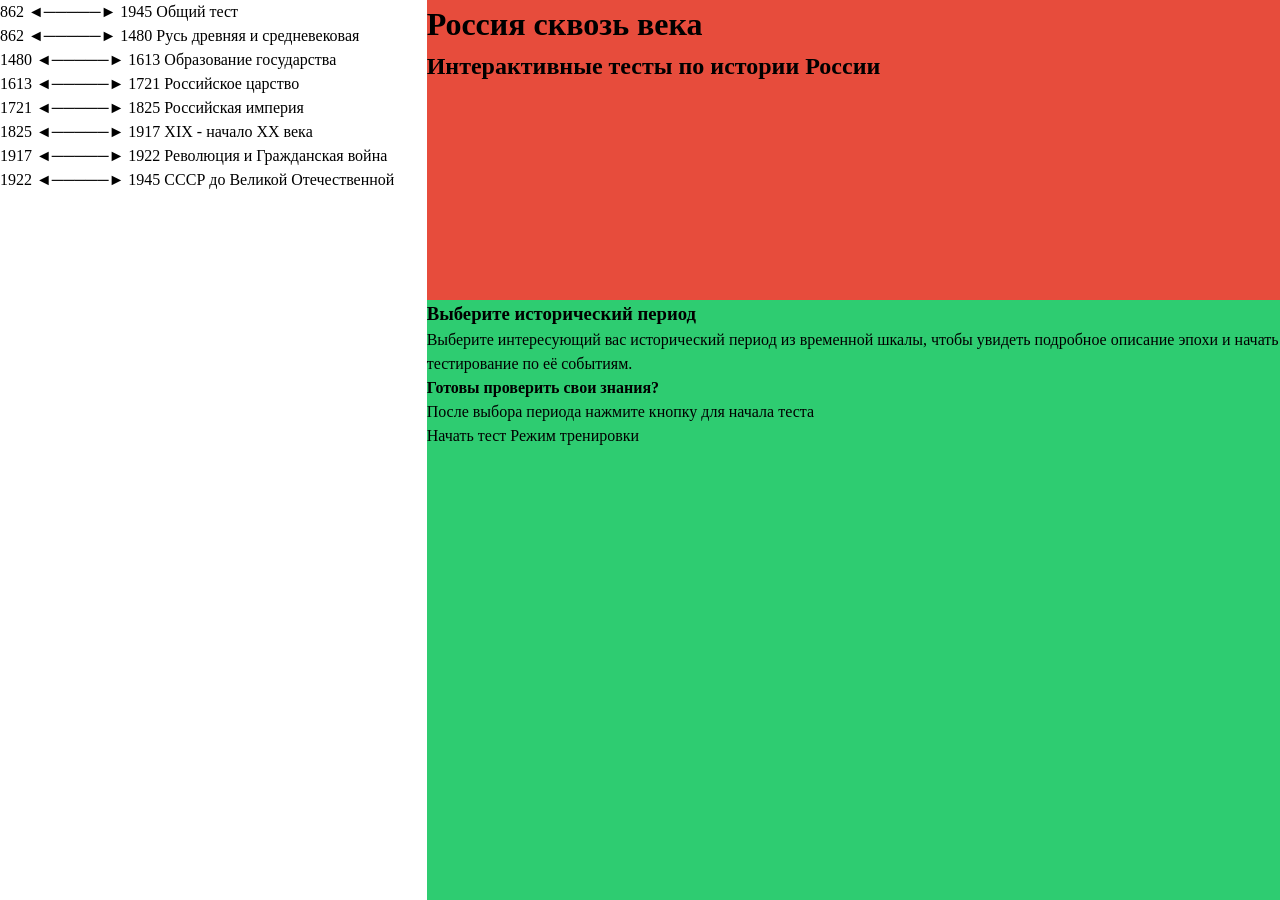
==== index.html @ a9c884f9 "add system of right and wrong answers + switching questions + updated data and data functions" ====
<!DOCTYPE html>
<html lang="ru">
<head>
    <meta charset="UTF-8" />
    <meta name="viewport" content="width=device-width, initial-scale=1.0" />
    <title id="page-title">Россия сквозь века - Интерактивные тесты по истории</title>
    <link rel="stylesheet" href="css/styles.css" />
</head>
<body>
    <header id="header">
        <div class="header-content">
            <h1 class="title">Россия сквозь века</h1>
            <h2 class="sub-title">Интерактивные тесты по истории России</h2>
        </div>
    </header>

    <aside class="timeline-aside">
        <nav aria-label="Исторические периоды">
            <div class="timeline-track">
                <div class="timeline-block">
                    <button class="timeline-button" data-era="862-1945">
                        <span class="timeline-range">862 ◄─────► 1945</span>
                        <span class="era-name">Общий тест</span>
                    </button>
                </div>
                <div class="timeline-block">
                    <button class="timeline-button" data-era="862-1480">
                        <span class="timeline-range">862 ◄─────► 1480</span>
                        <span class="era-name">Русь древняя и средневековая</span>
                    </button>
                </div>
                <div class="timeline-block">
                    <button class="timeline-button" data-era="1480-1613">
                        <span class="timeline-range">1480 ◄─────► 1613</span>
                        <span class="era-name">Образование государства</span>
                    </button>
                </div>
                <div class="timeline-block">
                    <button class="timeline-button" data-era="1613-1721">

                        <span class="timeline-range">1613 ◄─────► 1721</span>
                        <span class="era-name">Российское царство</span>
                    </button>
                </div>
                <div class="timeline-block">
                    <button class="timeline-button" data-era="1721-1825">
                        <span class="timeline-range">1721 ◄─────► 1825</span>
                        <span class="era-name">Российская империя</span>
                    </button>
                </div>
                <div class="timeline-block">
                    <button class="timeline-button" data-era="1825-1917">
                        <span class="timeline-range">1825 ◄─────► 1917</span>
                        <span class="era-name">XIX - начало XX века</span>
                    </button>
                </div>
                <div class="timeline-block">
                    <button class="timeline-button" data-era="1917-1922">
                        <span class="timeline-range">1917 ◄─────► 1922</span>
                        <span class="era-name">Революция и Гражданская война</span>
                    </button>
                </div>
                <div class="timeline-block">
                    <button class="timeline-button" data-era="1922-1945">
                        <span class="timeline-range">1922 ◄─────► 1945</span>
                        <span class="era-name">СССР до Великой Отечественной</span>
                    </button>
                </div>
            </div>
        </nav>
    </aside>

    <main>
        <article class="era-description" id="era-description">
            <h3 class="era-title" id="era-title">Выберите исторический период</h3>
            <p class="era-text" id="era-text">
                Выберите интересующий вас исторический период из временной шкалы,
                чтобы увидеть подробное описание эпохи и начать тестирование по её событиям.
            </p>
        </article>

        <section class="test-section">
            <div class="test-info">
                <h4>Готовы проверить свои знания?</h4>
                <p>После выбора периода нажмите кнопку для начала теста</p>
            </div>
            <div class="test-controls">
                 <button class="test-button" id="start-test">Начать тест</button>
                <button class="test-button secondary" id="practice-mode" >Режим тренировки</button>
            </div>
        </section>
    </main>
    <script defer type="module" src="js/mainScript.js"></script>
</body>
</html>
---- css/styles.css ----
* {
    box-sizing: border-box;
    margin: 0;
    padding: 0;
}

html {
    font-size: 62.5%;
    overflow-x: hidden;
}

body {
    height: 100vh;
    font-size: 1.6rem;
    line-height: 1.5;
    display: grid;
    grid-template-columns: repeat(3, 1fr);
    grid-template-rows: repeat(3, 1fr);

}
header{
    grid-area: 1 / 2 / 2 / 4;
    background-color: #e74c3c;
    place-items: center;

}
aside{
    grid-area: 1 / 1 / 4 / 2;
    place-items: center;

}
main{
    grid-area: 2 / 2 / 4 / 4;
    background-color: #2ecc71;
    place-items: center;
}
img {
    max-width: 100%;
    display: block;
}

a {
    text-decoration: none;
    color: inherit;
}


ul, ol {
    list-style: none;
}

button {
    background: none;
    border: none;
    cursor: pointer;
    font: inherit;
}

input, textarea, select {
    font: inherit;
}

.visually-hidden {
    position: absolute;
    width: 1px;
    height: 1px;
    margin: -1px;
    padding: 0;
    overflow: hidden;
    clip: rect(0, 0, 0, 0);
    border: 0;
}
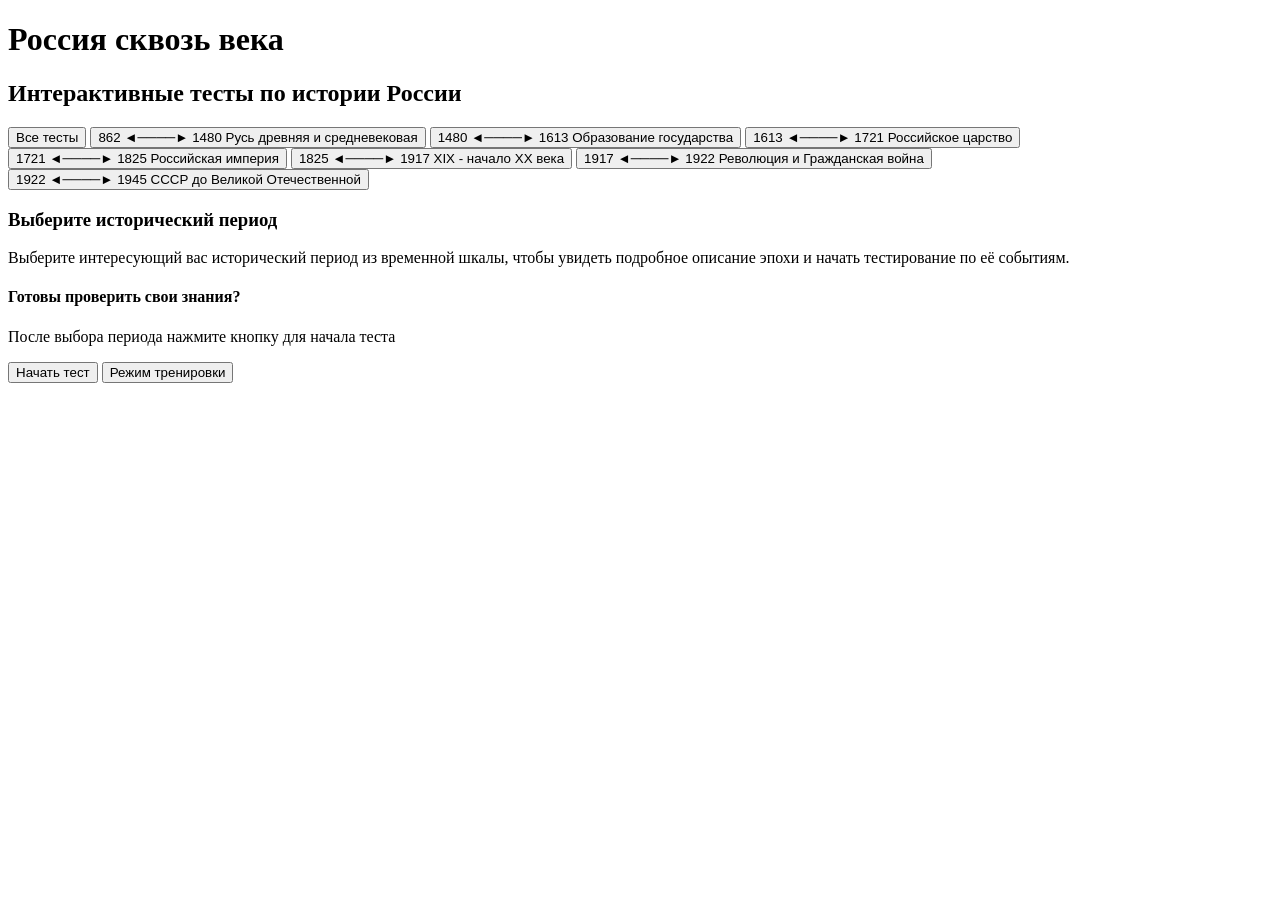
==== commit 7e234779: "little edits" ====
--- a/index.html
+++ b/index.html
@@ -4,7 +4,7 @@
     <meta charset="UTF-8" />
     <meta name="viewport" content="width=device-width, initial-scale=1.0" />
     <title id="page-title">Россия сквозь века - Интерактивные тесты по истории</title>
-    <link rel="stylesheet" href="css/styles.css" />
+    <link rel="stylesheet" href="css/mainStyle.css" />
 </head>
 <body>
     <header id="header">
@@ -17,58 +17,40 @@
     <aside class="timeline-aside">
         <nav aria-label="Исторические периоды">
             <div class="timeline-track">
-                <div class="timeline-block">
-                    <button class="timeline-button" data-era="862-1945">
-                        <span class="timeline-range">862 ◄─────► 1945</span>
-                        <span class="era-name">Общий тест</span>
+                    <button class="timeline-button" data-era="-1">
+                        <span class="era-name">Все тесты</span>
                     </button>
-                </div>
-                <div class="timeline-block">
-                    <button class="timeline-button" data-era="862-1480">
-                        <span class="timeline-range">862 ◄─────► 1480</span>
+                    <button class="timeline-button" data-era="0">
+                        <span class="timeline-range">862 ◄────► 1480</span>
                         <span class="era-name">Русь древняя и средневековая</span>
                     </button>
-                </div>
-                <div class="timeline-block">
-                    <button class="timeline-button" data-era="1480-1613">
-                        <span class="timeline-range">1480 ◄─────► 1613</span>
+                    <button class="timeline-button" data-era="1">
+                        <span class="timeline-range">1480 ◄────► 1613</span>
                         <span class="era-name">Образование государства</span>
                     </button>
-                </div>
-                <div class="timeline-block">
-                    <button class="timeline-button" data-era="1613-1721">
-
-                        <span class="timeline-range">1613 ◄─────► 1721</span>
+                    <button class="timeline-button" data-era="2">
+                        <span class="timeline-range">1613 ◄────► 1721</span>
                         <span class="era-name">Российское царство</span>
                     </button>
-                </div>
-                <div class="timeline-block">
-                    <button class="timeline-button" data-era="1721-1825">
-                        <span class="timeline-range">1721 ◄─────► 1825</span>
+                    <button class="timeline-button" data-era="3">
+                        <span class="timeline-range">1721 ◄────► 1825</span>
                         <span class="era-name">Российская империя</span>
                     </button>
-                </div>
-                <div class="timeline-block">
-                    <button class="timeline-button" data-era="1825-1917">
-                        <span class="timeline-range">1825 ◄─────► 1917</span>
+                    <button class="timeline-button" data-era="4">
+                        <span class="timeline-range">1825 ◄────► 1917</span>
                         <span class="era-name">XIX - начало XX века</span>
                     </button>
-                </div>
-                <div class="timeline-block">
-                    <button class="timeline-button" data-era="1917-1922">
-                        <span class="timeline-range">1917 ◄─────► 1922</span>
+                    <button class="timeline-button" data-era="5">
+                        <span class="timeline-range">1917 ◄────► 1922</span>
                         <span class="era-name">Революция и Гражданская война</span>
                     </button>
-                </div>
-                <div class="timeline-block">
-                    <button class="timeline-button" data-era="1922-1945">
-                        <span class="timeline-range">1922 ◄─────► 1945</span>
+                    <button class="timeline-button" data-era="6">
+                        <span class="timeline-range">1922 ◄────► 1945</span>
                         <span class="era-name">СССР до Великой Отечественной</span>
                     </button>
                 </div>
-            </div>
-        </nav>
-    </aside>
+            </nav>
+        </aside>
 
     <main>
         <article class="era-description" id="era-description">
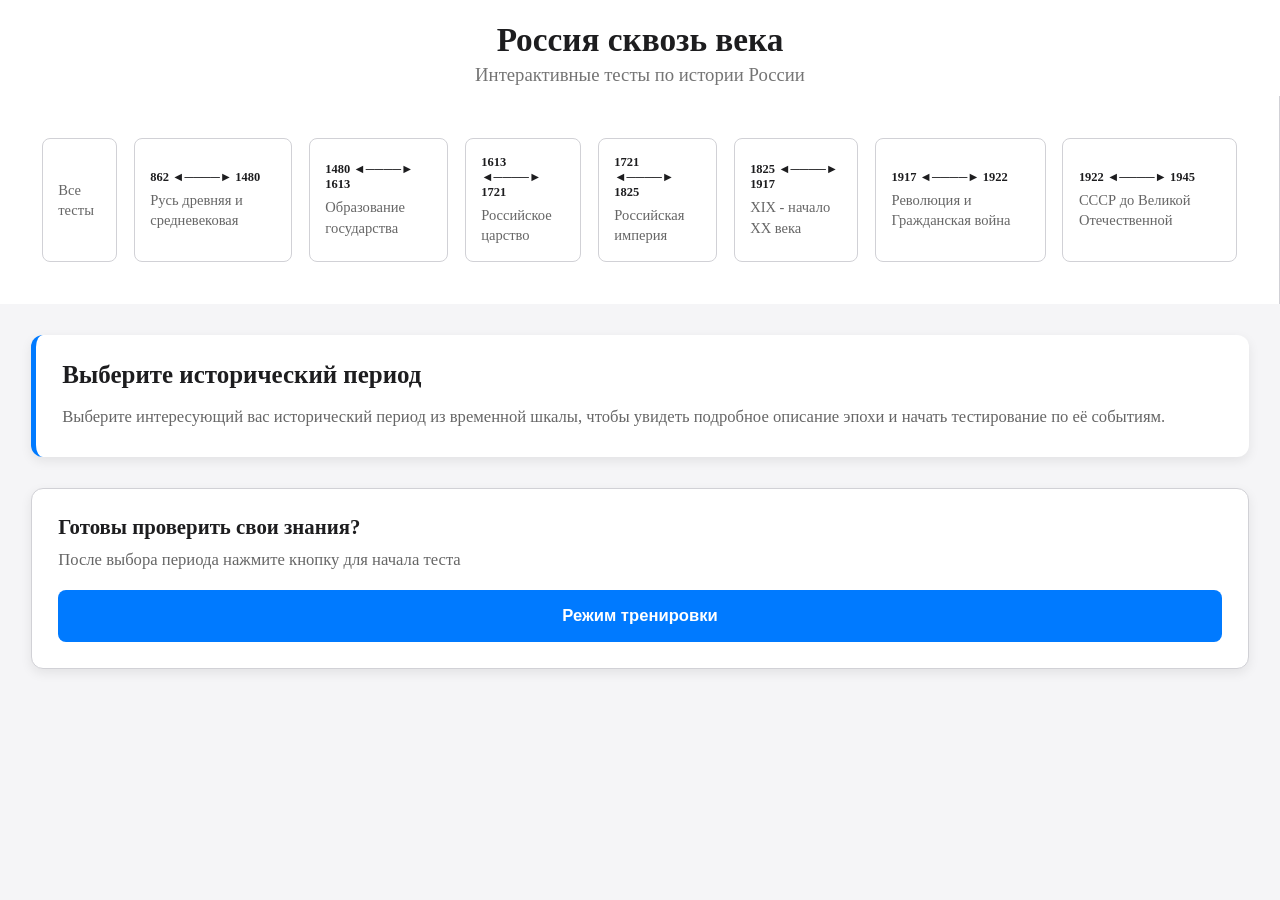
==== commit 62a5abb6: "made css + a little optimisation edits in html and javaScript" ====
--- a/index.html
+++ b/index.html
@@ -67,8 +67,7 @@
                 <p>После выбора периода нажмите кнопку для начала теста</p>
             </div>
             <div class="test-controls">
-                 <button class="test-button" id="start-test">Начать тест</button>
-                <button class="test-button secondary" id="practice-mode" >Режим тренировки</button>
+                <button class="test-button" id="practice-mode" >Режим тренировки</button>
             </div>
         </section>
     </main>
--- a/css/mainStyle.css
+++ b/css/mainStyle.css
@@ -0,0 +1,174 @@
+* {
+    box-sizing: border-box;
+    margin: 0;
+    padding: 0;
+}
+
+html {
+    font-size: 65%;
+    background-color: #f5f5f7;
+}
+
+body {
+    min-height: 100vh;
+    font-size: 1.6rem;
+    font-family: 'Georgia', 'Times New Roman', serif;
+    color: #1d1d1f;
+    background: #f5f5f7;
+}
+
+header {
+    background-color: #ffffff;
+    color: #1d1d1f;
+    padding: 2rem 0 1rem 0;
+    text-align: center;
+}
+
+.title {
+    font-size: 3.2rem;
+    margin-bottom: 0.5rem;
+    color: #1d1d1f;
+}
+
+.sub-title {
+    font-size: 1.8rem;
+    opacity: 0.9;
+    font-weight: normal;
+    color: #666666;
+}
+
+.main-container {
+    display: flex;
+    flex-direction: column;
+}
+
+.timeline-aside {
+    border-right: 1px solid #d1d1d6;
+    background: #ffffff;
+    padding: 2rem;
+    overflow-y: auto;
+}
+
+.timeline-track {
+    display: flex;
+    flex-direction: row;
+    width: 100%;
+    height: 100%;
+    padding: 2rem;
+    border-radius: 8px;
+    gap: 1.6rem;
+}
+
+.timeline-button {
+    display: block;
+    background-color: #ffffff;
+    padding: 1.5rem;
+    border: 1px solid #d1d1d6;
+    border-radius: 8px;
+    font-family: inherit;
+    font-size: 1.4rem;
+    text-align: left;
+    cursor: pointer;
+    transition: all 0.1s ease;
+    position: relative;
+    color: #1d1d1f;
+}
+
+.timeline-button:hover {
+    transform: translateY(-3px);
+    box-shadow: 0 4px 12px rgba(0,0,0,0.08);
+    border-color: #007aff;
+}
+
+.current {
+    background-color: rgba(0, 122, 255, 0.1);
+    border-color: #007aff;
+    color: #007aff;
+}
+
+.timeline-range {
+    display: block;
+    font-weight: bold;
+    margin-bottom: 0.5rem;
+    font-size: 1.2rem;
+    color: #1d1d1f;
+}
+
+.era-name {
+    display: block;
+    font-size: 1.4rem;
+    line-height: 1.4;
+    color: #666666;
+}
+
+main {
+    padding: 3rem;
+    overflow-y: auto;
+    background: #f5f5f7;
+}
+
+.era-description {
+    background: #ffffff;
+    padding: 2.5rem;
+    border-radius: 12px;
+    margin-bottom: 3rem;
+    box-shadow: 0 4px 12px rgba(0,0,0,0.08);
+    border-left: 5px solid #007aff;
+}
+
+.era-title {
+    margin-bottom: 1.5rem;
+    font-size: 2.4rem;
+    color: #1d1d1f;
+}
+
+.era-text {
+    color: #666666;
+    line-height: 1.6;
+    font-size: 1.6rem;
+}
+
+.test-section {
+    background: #ffffff;
+    padding: 2.5rem;
+    border-radius: 12px;
+    box-shadow: 0 4px 12px rgba(0,0,0,0.08);
+    border: 1px solid #d1d1d6;
+}
+
+.test-info h4 {
+    margin-bottom: 1rem;
+    font-size: 2rem;
+    color: #1d1d1f;
+}
+
+.test-info p {
+    margin-bottom: 2rem;
+    color: #666666;
+}
+
+.test-controls {
+    display: flex;
+    gap: 2rem;
+    flex-wrap: wrap;
+}
+
+.test-button {
+    flex: 1;
+    min-width: 200px;
+    padding: 1.5rem 2rem;
+    font-size: 1.6rem;
+    background: #007aff;
+    color: white;
+    border: none;
+    border-radius: 8px;
+    cursor: pointer;
+    font-weight: bold;
+    text-align: center;
+}
+
+.test-button:hover {
+    background: #0056cc;
+    box-shadow: 0 4px 8px rgba(0, 122, 255, 0.3);
+}
+
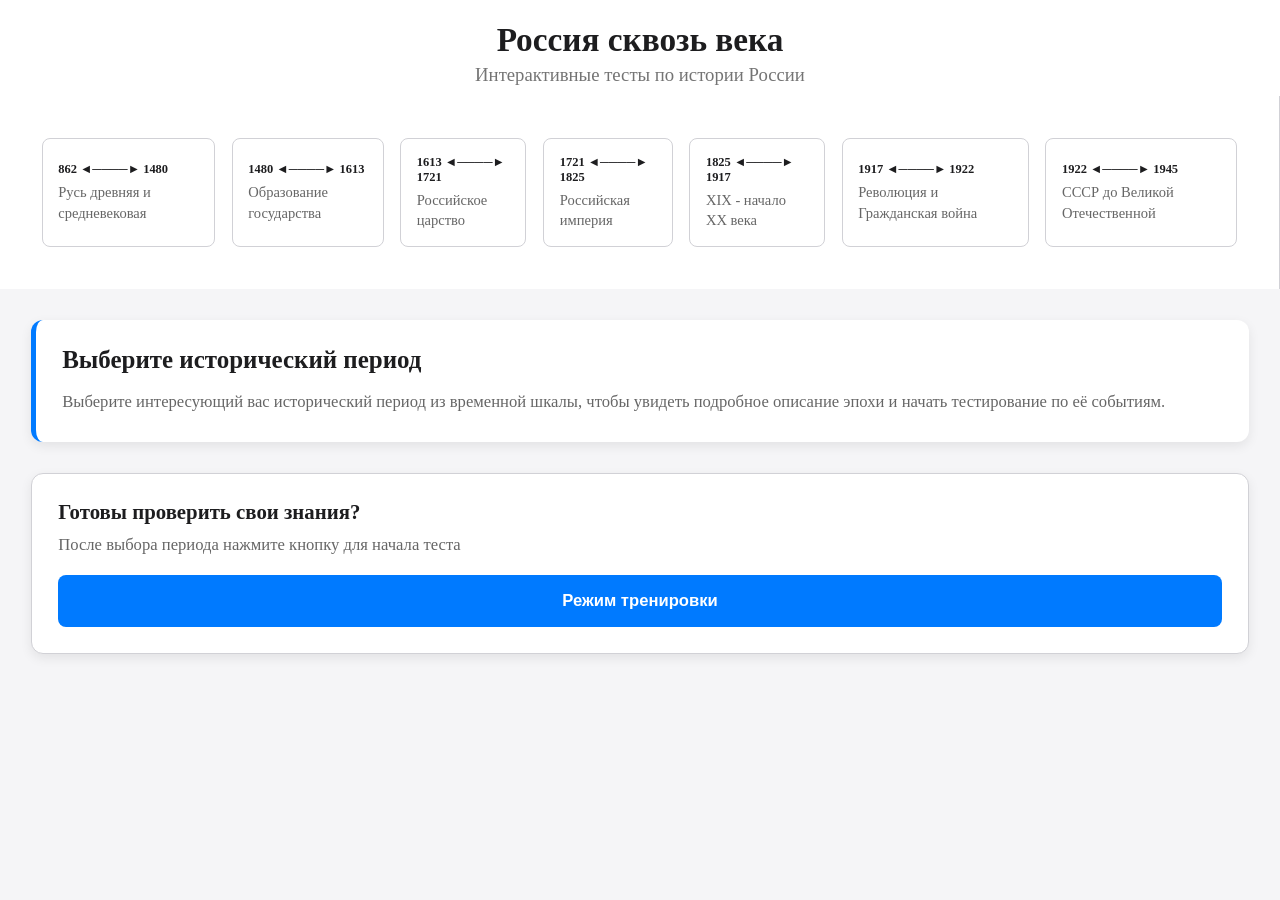
==== commit 900a8084: "fixed description in questionnare" ====
--- a/index.html
+++ b/index.html
@@ -4,7 +4,7 @@
     <meta charset="UTF-8" />
     <meta name="viewport" content="width=device-width, initial-scale=1.0" />
     <title id="page-title">Россия сквозь века - Интерактивные тесты по истории</title>
-    <link rel="stylesheet" href="css/mainStyle.css" />
+    <link rel="stylesheet" href="./css/mainStyle.css" />
 </head>
 <body>
     <header id="header">
@@ -17,9 +17,11 @@
     <aside class="timeline-aside">
         <nav aria-label="Исторические периоды">
             <div class="timeline-track">
+                    <!--
                     <button class="timeline-button" data-era="-1">
                         <span class="era-name">Все тесты</span>
                     </button>
+                    -->
                     <button class="timeline-button" data-era="0">
                         <span class="timeline-range">862 ◄────► 1480</span>
                         <span class="era-name">Русь древняя и средневековая</span>
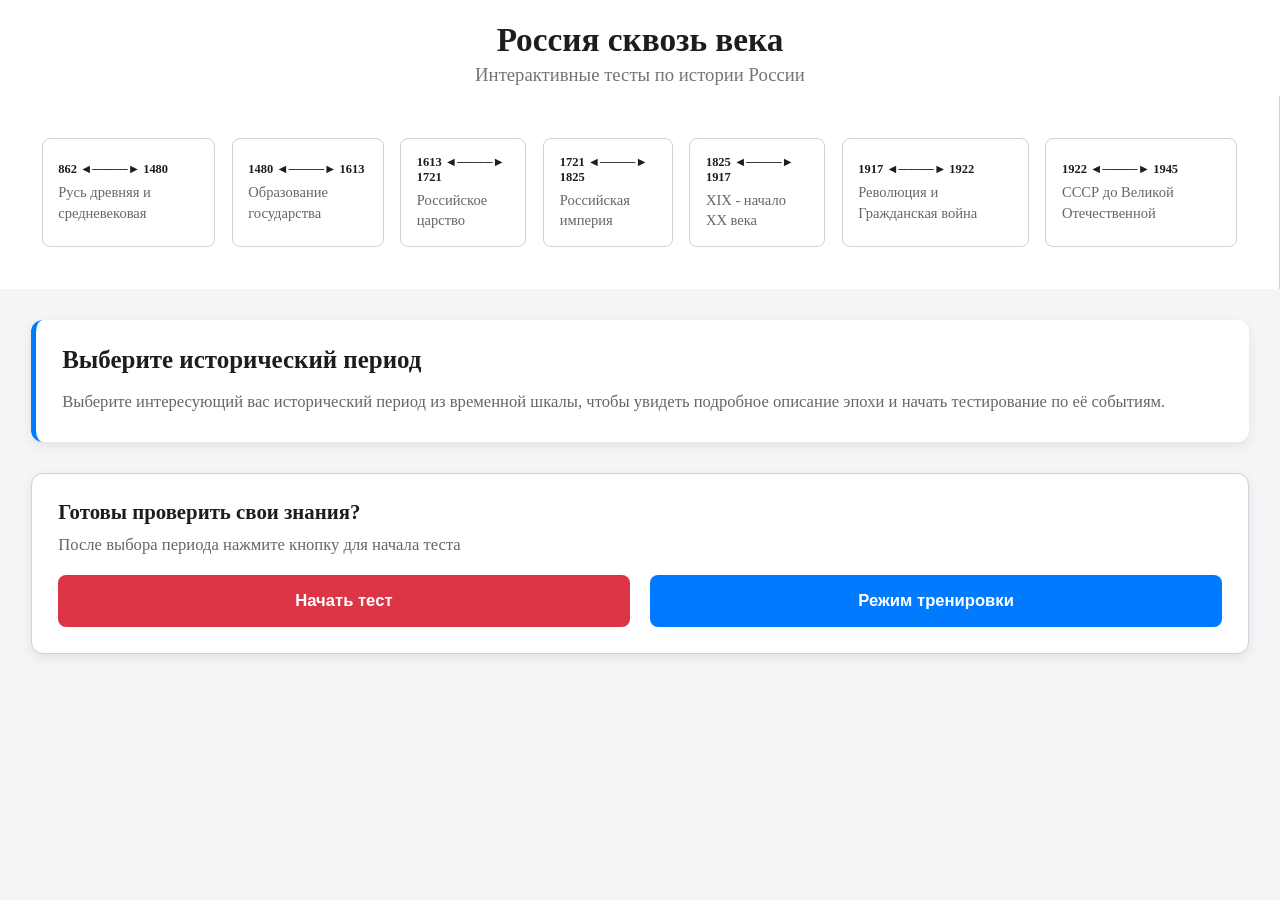
==== commit 31fb85cb: "added timer and new mode - test with timer" ====
--- a/index.html
+++ b/index.html
@@ -69,6 +69,7 @@
                 <p>После выбора периода нажмите кнопку для начала теста</p>
             </div>
             <div class="test-controls">
+                <button class="test-button" id="test-mode" >Начать тест</button>
                 <button class="test-button" id="practice-mode" >Режим тренировки</button>
             </div>
         </section>
--- a/css/mainStyle.css
+++ b/css/mainStyle.css
@@ -172,3 +172,20 @@
     box-shadow: 0 4px 8px rgba(0, 122, 255, 0.3);
 }
 
+#test-mode{
+    background: #dc3545;
+}
+
+#test-mode:hover{
+    background: #c82333;
+    box-shadow: 0 4px 8px rgba(220, 53, 69, 0.3);
+}
+
+
+.other-question.answered.wrong {
+    background: #dc3545;
+    color: white;
+    border-color: #c82333;
+}
+
+
